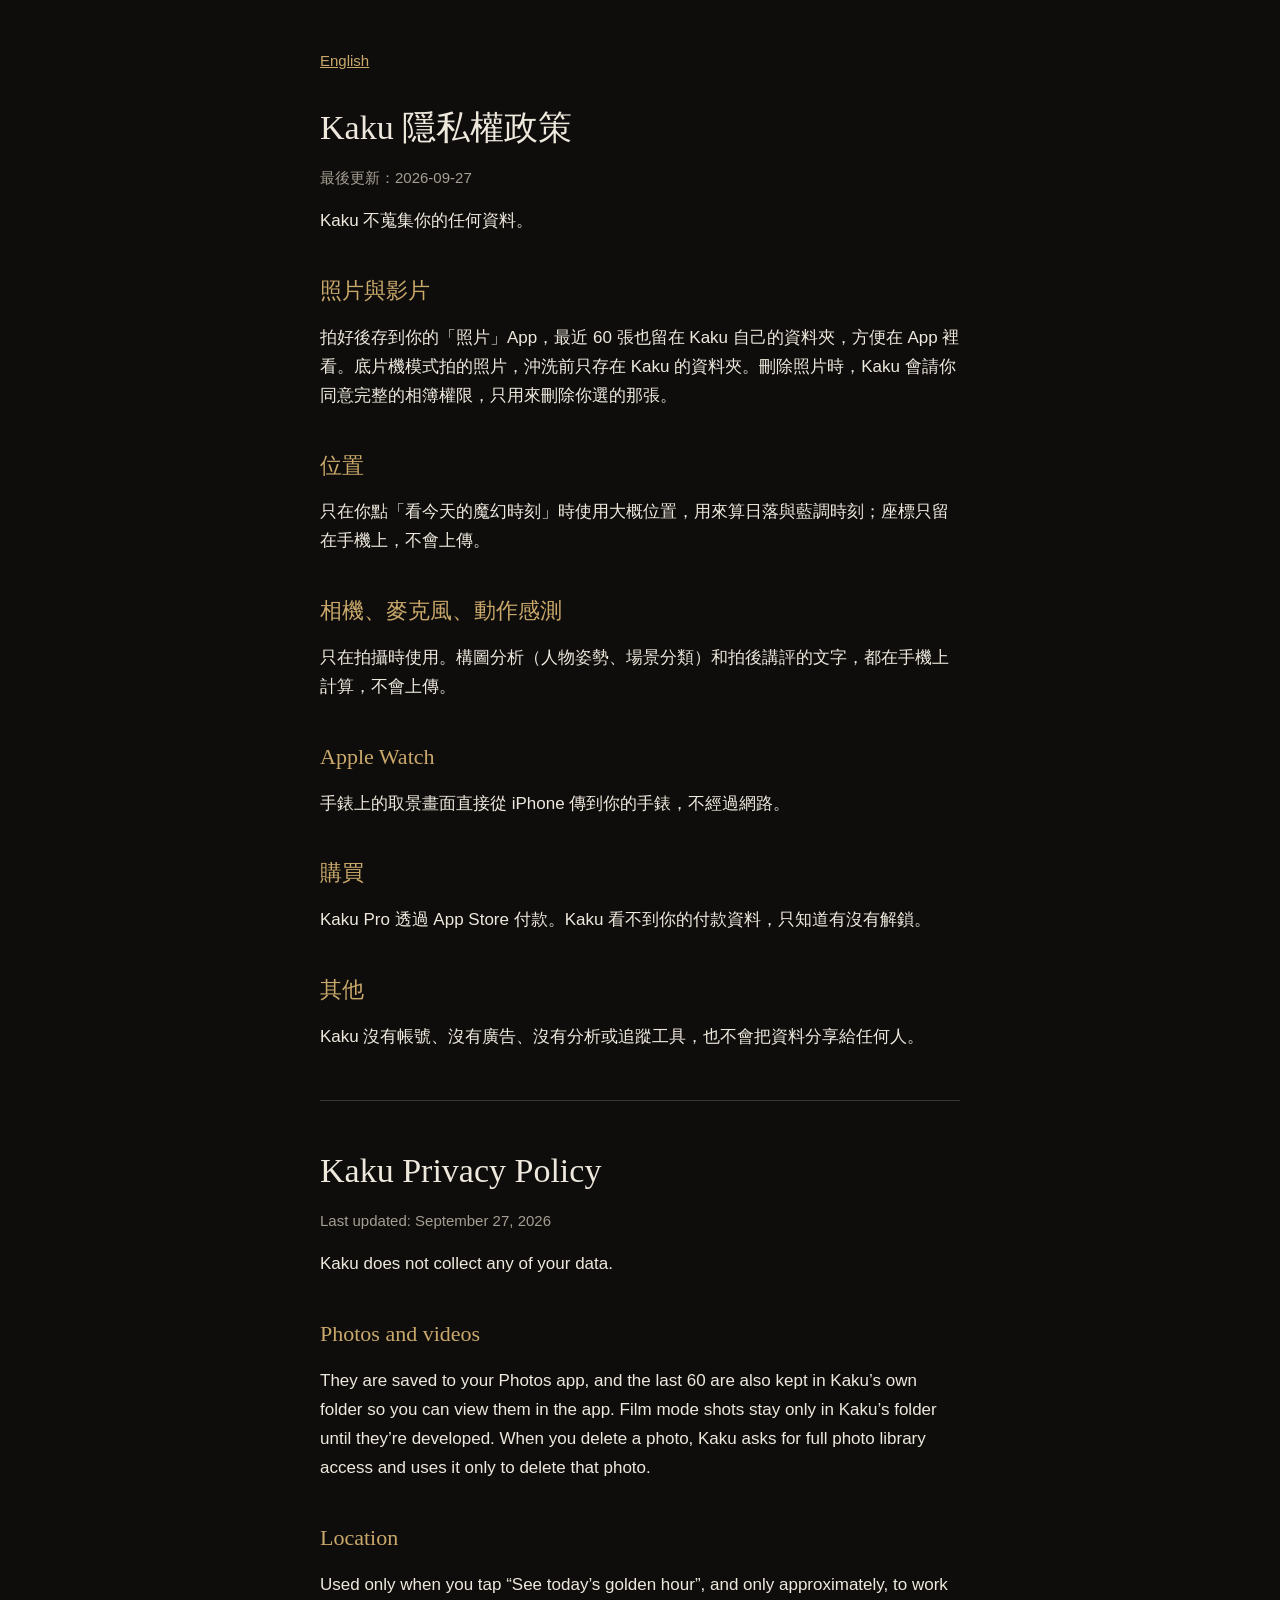
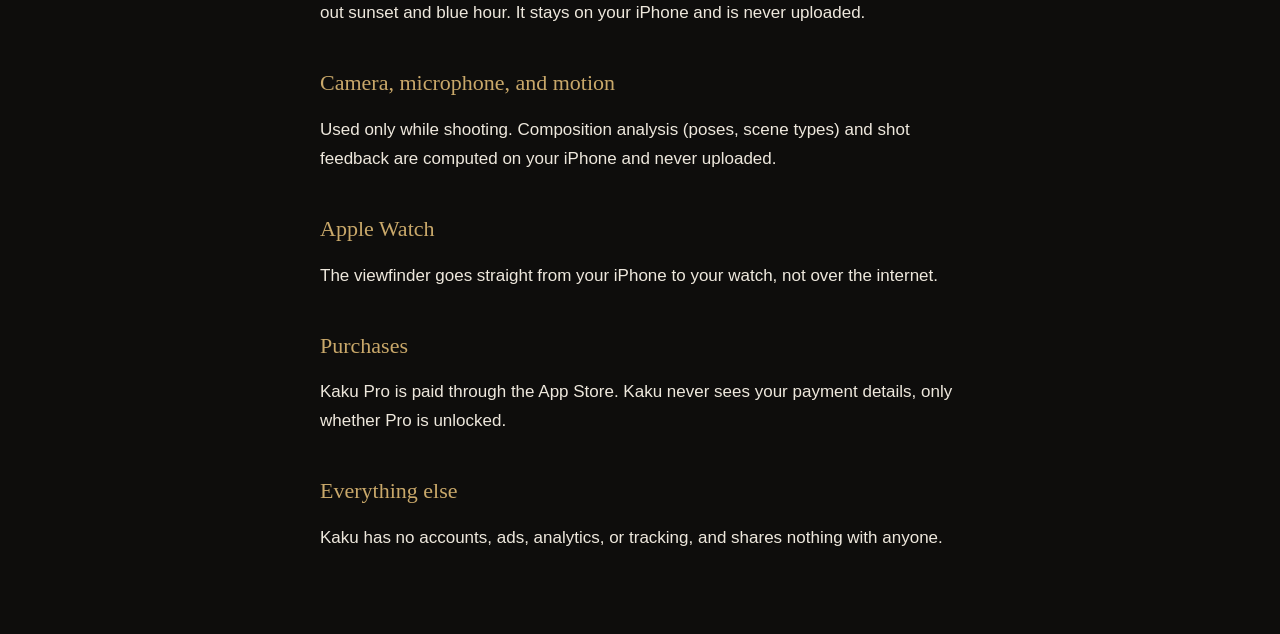
==== privacy.html @ 3bb12dc2 "Kaku privacy policy and support pages" ====
<!doctype html>
<html lang="zh-Hant">
<head>
<meta charset="utf-8">
<meta name="viewport" content="width=device-width, initial-scale=1">
<title>Kaku 隱私權政策</title>
<link rel="stylesheet" href="style.css">
</head>
<body>
<main>
<nav><a href="#en">English</a></nav>
<h1>Kaku 隱私權政策</h1>
<p class="muted">最後更新：2026-09-27</p>

<p>Kaku 不蒐集你的任何資料。</p>

<h2>照片與影片</h2>
<p>拍好後存到你的「照片」App，最近 60 張也留在 Kaku 自己的資料夾，方便在 App 裡看。底片機模式拍的照片，沖洗前只存在 Kaku 的資料夾。刪除照片時，Kaku 會請你同意完整的相簿權限，只用來刪除你選的那張。</p>

<h2>位置</h2>
<p>只在你點「看今天的魔幻時刻」時使用大概位置，用來算日落與藍調時刻；座標只留在手機上，不會上傳。</p>

<h2>相機、麥克風、動作感測</h2>
<p>只在拍攝時使用。構圖分析（人物姿勢、場景分類）和拍後講評的文字，都在手機上計算，不會上傳。</p>

<h2>Apple Watch</h2>
<p>手錶上的取景畫面直接從 iPhone 傳到你的手錶，不經過網路。</p>

<h2>購買</h2>
<p>Kaku Pro 透過 App Store 付款。Kaku 看不到你的付款資料，只知道有沒有解鎖。</p>

<h2>其他</h2>
<p>Kaku 沒有帳號、沒有廣告、沒有分析或追蹤工具，也不會把資料分享給任何人。</p>

<hr>

<h1 id="en">Kaku Privacy Policy</h1>
<p class="muted">Last updated: September 27, 2026</p>

<p>Kaku does not collect any of your data.</p>

<h2>Photos and videos</h2>
<p>They are saved to your Photos app, and the last 60 are also kept in Kaku’s own folder so you can view them in the app. Film mode shots stay only in Kaku’s folder until they’re developed. When you delete a photo, Kaku asks for full photo library access and uses it only to delete that photo.</p>

<h2>Location</h2>
<p>Used only when you tap “See today’s golden hour”, and only approximately, to work out sunset and blue hour. It stays on your iPhone and is never uploaded.</p>

<h2>Camera, microphone, and motion</h2>
<p>Used only while shooting. Composition analysis (poses, scene types) and shot feedback are computed on your iPhone and never uploaded.</p>

<h2>Apple Watch</h2>
<p>The viewfinder goes straight from your iPhone to your watch, not over the internet.</p>

<h2>Purchases</h2>
<p>Kaku Pro is paid through the App Store. Kaku never sees your payment details, only whether Pro is unlocked.</p>

<h2>Everything else</h2>
<p>Kaku has no accounts, ads, analytics, or tracking, and shares nothing with anyone.</p>
</main>
</body>
</html>
---- style.css ----
:root { --ink: #0e0d0c; --paper: #eee8dd; --ash: #a59e92; --brass: #c9a86a; --line: #3b3732; }
* { box-sizing: border-box; }
body { margin: 0; background: var(--ink); color: var(--paper); font: 17px/1.7 -apple-system, "PingFang TC", "Noto Sans TC", sans-serif; }
main { max-width: 680px; margin: 0 auto; padding: 48px 20px 64px; }
h1 { font: 400 34px/1.3 "Noto Serif TC", "Songti TC", serif; margin: 0 0 8px; }
h2 { font: 400 22px/1.4 "Noto Serif TC", "Songti TC", serif; margin: 40px 0 8px; color: var(--brass); }
p, li { color: var(--paper); }
.muted { color: var(--ash); font-size: 15px; }
a { color: var(--brass); }
hr { border: 0; border-top: 1px solid var(--line); margin: 48px 0; }
nav { font-size: 15px; margin-bottom: 32px; }
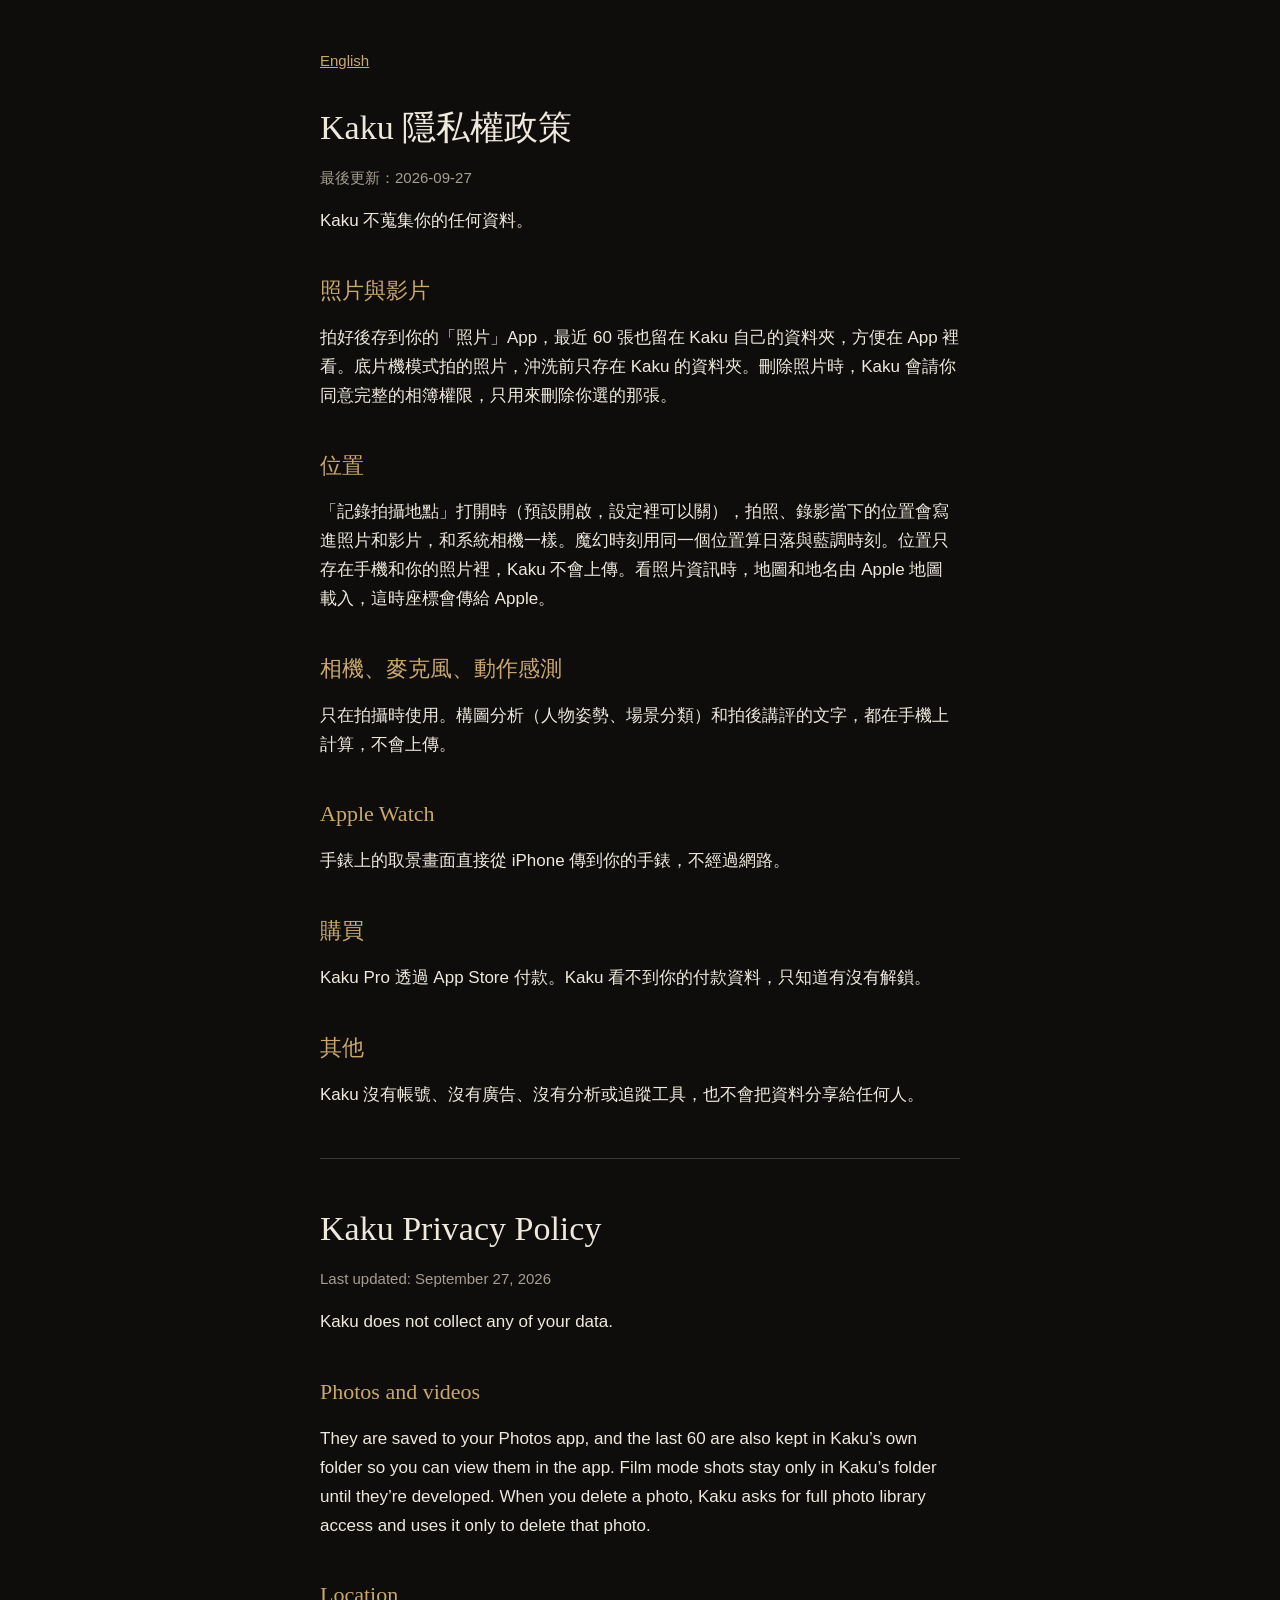
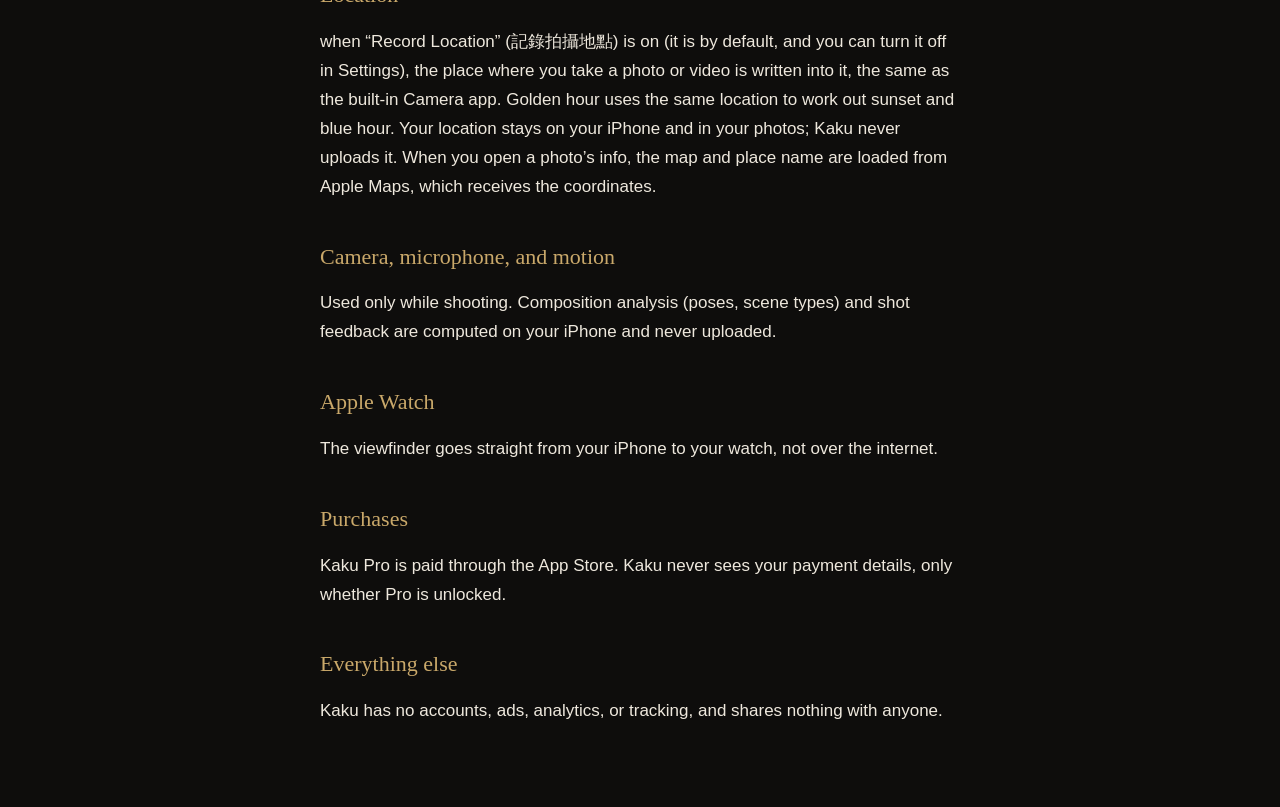
==== commit 83e47ecf: "Explain photo location and the map in the privacy policy Co-Authored-By: Claude Opus 5.5 <noreply@an" ====
--- a/privacy.html
+++ b/privacy.html
@@ -18,7 +18,7 @@
 <p>拍好後存到你的「照片」App，最近 60 張也留在 Kaku 自己的資料夾，方便在 App 裡看。底片機模式拍的照片，沖洗前只存在 Kaku 的資料夾。刪除照片時，Kaku 會請你同意完整的相簿權限，只用來刪除你選的那張。</p>
 
 <h2>位置</h2>
-<p>只在你點「看今天的魔幻時刻」時使用大概位置，用來算日落與藍調時刻；座標只留在手機上，不會上傳。</p>
+<p>「記錄拍攝地點」打開時（預設開啟，設定裡可以關），拍照、錄影當下的位置會寫進照片和影片，和系統相機一樣。魔幻時刻用同一個位置算日落與藍調時刻。位置只存在手機和你的照片裡，Kaku 不會上傳。看照片資訊時，地圖和地名由 Apple 地圖載入，這時座標會傳給 Apple。</p>
 
 <h2>相機、麥克風、動作感測</h2>
 <p>只在拍攝時使用。構圖分析（人物姿勢、場景分類）和拍後講評的文字，都在手機上計算，不會上傳。</p>
@@ -43,7 +43,7 @@
 <p>They are saved to your Photos app, and the last 60 are also kept in Kaku’s own folder so you can view them in the app. Film mode shots stay only in Kaku’s folder until they’re developed. When you delete a photo, Kaku asks for full photo library access and uses it only to delete that photo.</p>
 
 <h2>Location</h2>
-<p>Used only when you tap “See today’s golden hour”, and only approximately, to work out sunset and blue hour. It stays on your iPhone and is never uploaded.</p>
+<p>when “Record Location” (記錄拍攝地點) is on (it is by default, and you can turn it off in Settings), the place where you take a photo or video is written into it, the same as the built-in Camera app. Golden hour uses the same location to work out sunset and blue hour. Your location stays on your iPhone and in your photos; Kaku never uploads it. When you open a photo’s info, the map and place name are loaded from Apple Maps, which receives the coordinates.</p>
 
 <h2>Camera, microphone, and motion</h2>
 <p>Used only while shooting. Composition analysis (poses, scene types) and shot feedback are computed on your iPhone and never uploaded.</p>
